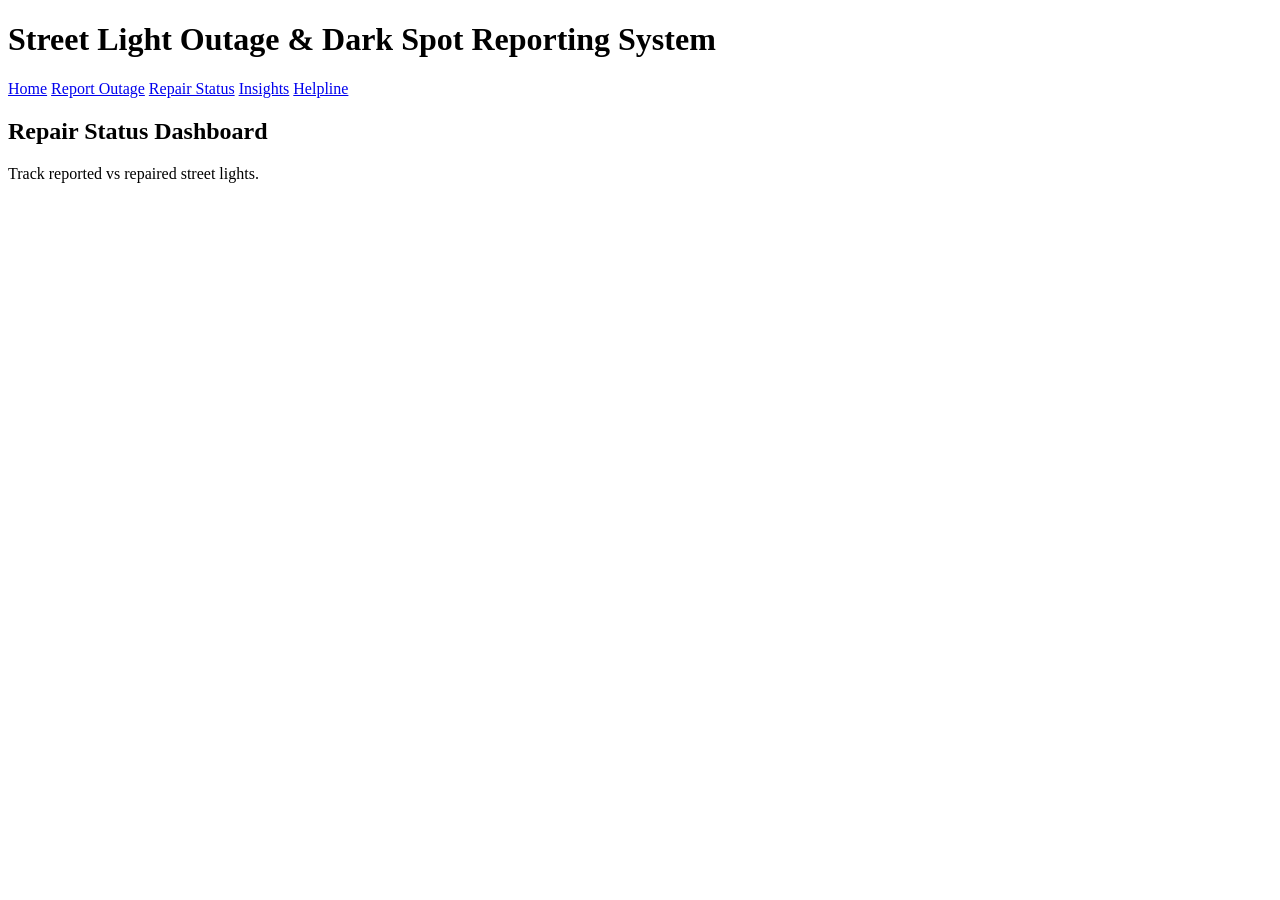
==== dashboard.html @ fd2b9414 "Add files via upload" ====
<!DOCTYPE html>
<html lang="en">
<head>
  <meta charset="UTF-8">
  <meta name="viewport" content="width=device-width, initial-scale=1.0">
  <title>Repair Status - Street Light Reporting</title>
  <link rel="stylesheet" href="css/style.css">
  <link rel="stylesheet" href="css/dashboard.css">
</head>
<body>

  <h1>Street Light Outage &amp; Dark Spot Reporting System</h1>

  <nav>
    <a href="index.html">Home</a>
    <a href="report.html">Report Outage</a>
    <a href="dashboard.html" aria-current="page">Repair Status</a>
    <a href="insights.html">Insights</a>
    <a href="helpline.html">Helpline</a>
  </nav>

  <!-- Member 3: neeche ka kaam tera hai. h1 aur nav ko mat chhedna. -->
  <h2>Repair Status Dashboard</h2>
  <p>Track reported vs repaired street lights.</p>

  <script src="js/data.js"></script>
  <script src="js/dashboard.js"></script>
</body>
</html>
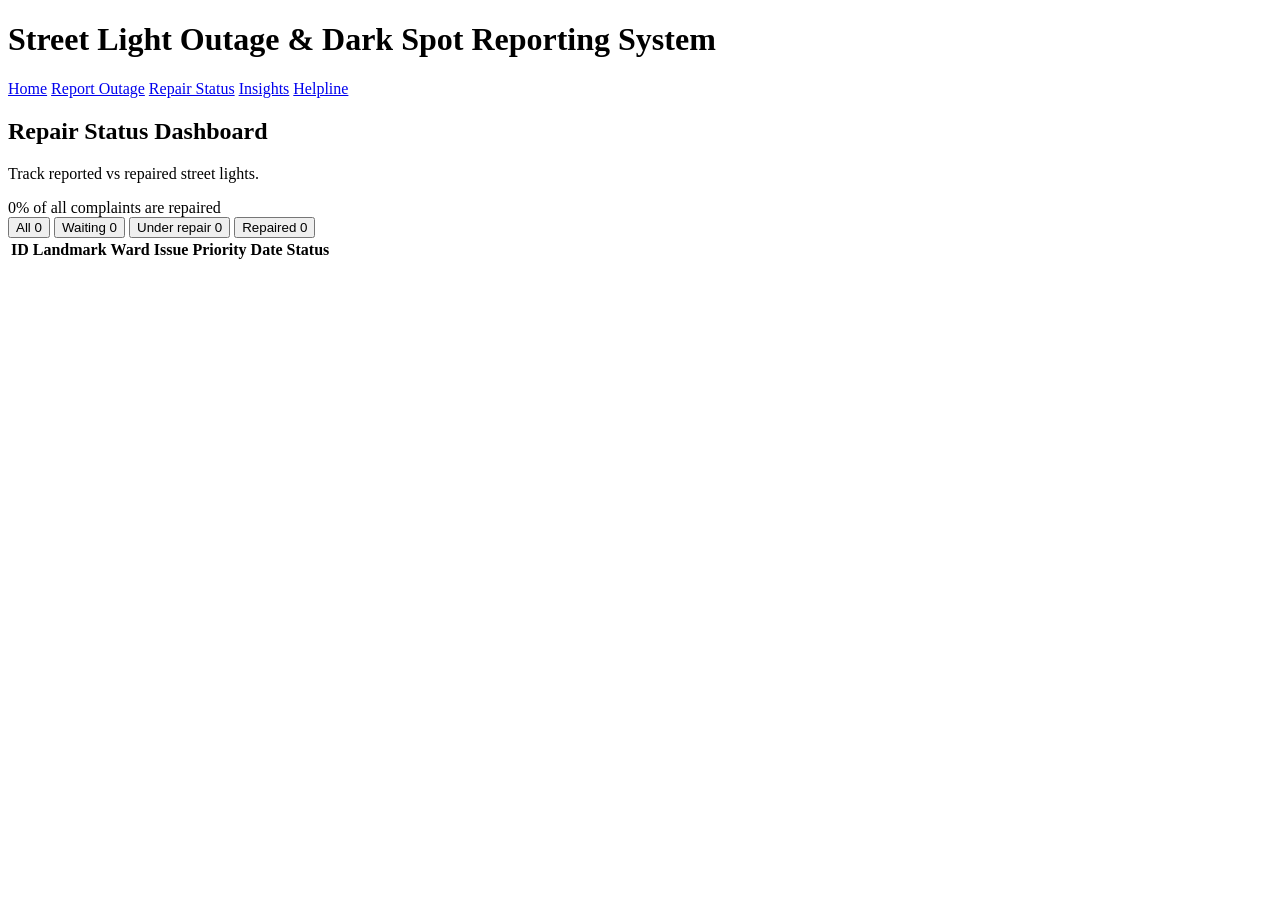
==== commit 526d0765: "dashboard.html" ====
--- a/dashboard.html
+++ b/dashboard.html
@@ -23,6 +23,42 @@
   <h2>Repair Status Dashboard</h2>
   <p>Track reported vs repaired street lights.</p>
 
+  <section class="dash-wrap">
+
+    <div class="dash-progress" aria-label="Repair progress">
+      <div class="dash-progress-text">
+        <span id="dash-percent">0%</span> of all complaints are repaired
+      </div>
+      <div class="dash-bar"><div class="dash-bar-fill" id="dash-bar-fill"></div></div>
+    </div>
+
+    <div class="dash-filters" role="group" aria-label="Filter by status">
+      <button type="button" class="dash-filter dash-active" data-filter="All">All <span id="dash-count-All">0</span></button>
+      <button type="button" class="dash-filter" data-filter="Reported">Waiting <span id="dash-count-Reported">0</span></button>
+      <button type="button" class="dash-filter" data-filter="Under Repair">Under repair <span id="dash-count-Under Repair">0</span></button>
+      <button type="button" class="dash-filter" data-filter="Repaired">Repaired <span id="dash-count-Repaired">0</span></button>
+    </div>
+
+    <div class="dash-table-scroll">
+      <table class="dash-table">
+        <thead>
+          <tr>
+            <th>ID</th>
+            <th>Landmark</th>
+            <th>Ward</th>
+            <th>Issue</th>
+            <th>Priority</th>
+            <th>Date</th>
+            <th>Status</th>
+          </tr>
+        </thead>
+        <tbody id="dash-body"></tbody>
+      </table>
+    </div>
+    <p class="dash-empty" id="dash-empty" hidden>No complaints in this category.</p>
+
+  </section>
+
   <script src="js/data.js"></script>
   <script src="js/dashboard.js"></script>
 </body>
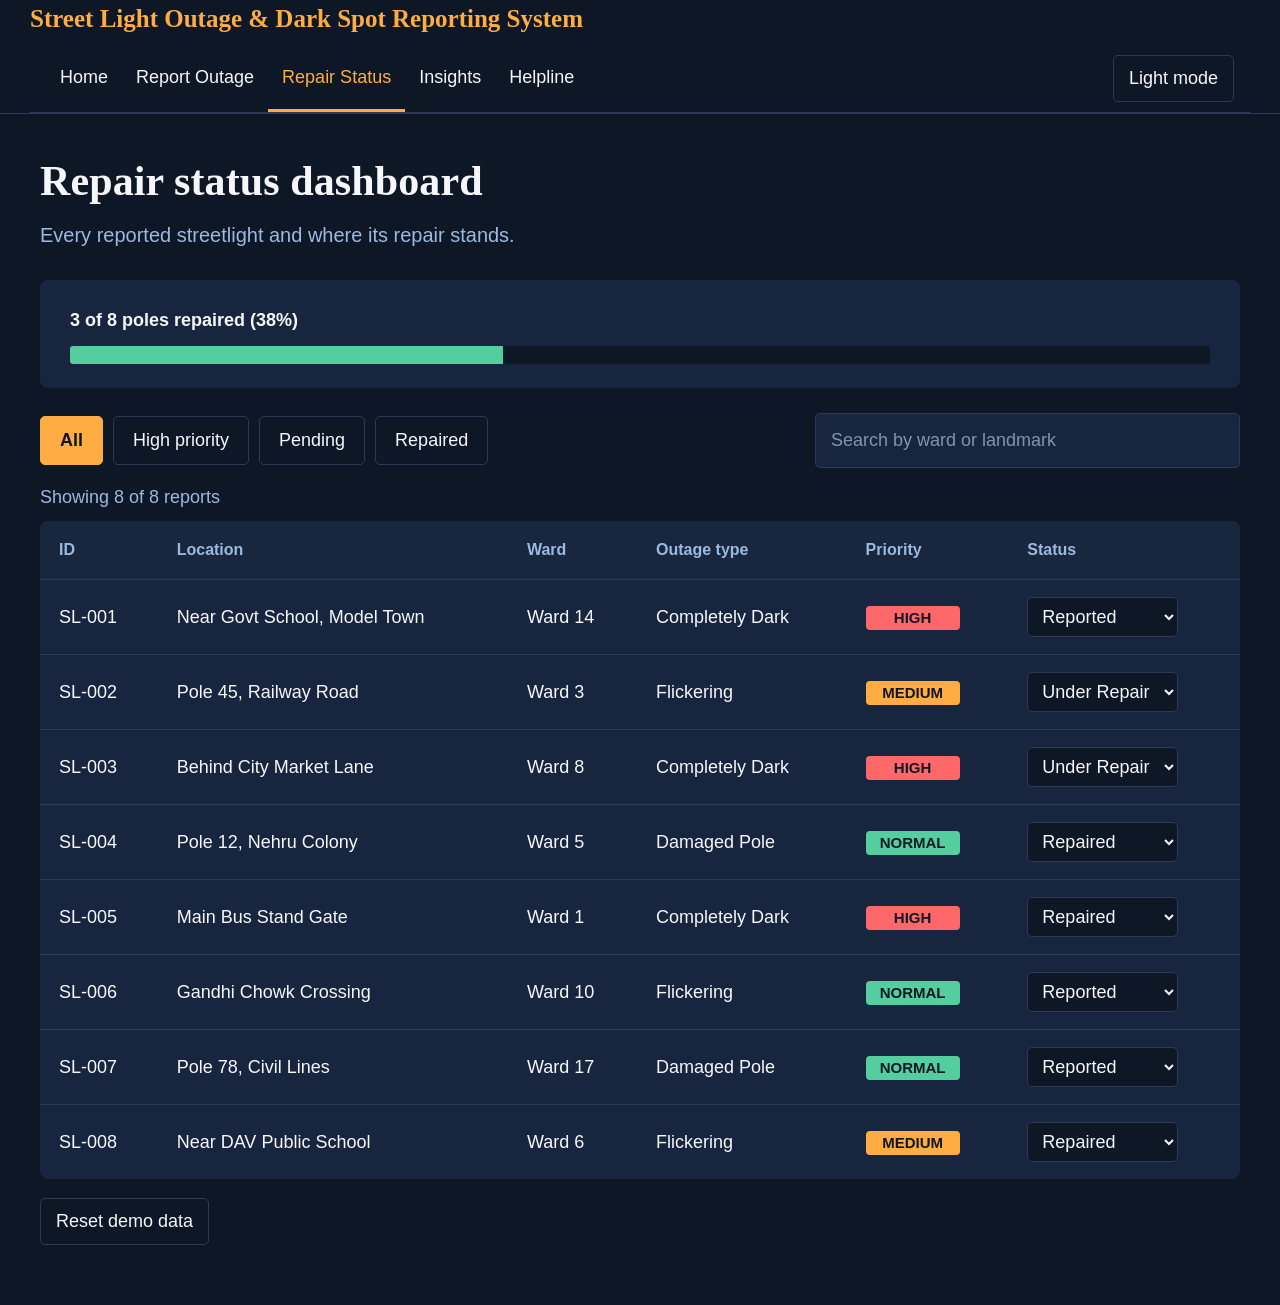
==== commit 9ffb1bdf: "Add files via upload" ====
--- a/dashboard.html
+++ b/dashboard.html
@@ -1,65 +1,113 @@
-<!DOCTYPE html>
-<html lang="en">
-<head>
-  <meta charset="UTF-8">
-  <meta name="viewport" content="width=device-width, initial-scale=1.0">
-  <title>Repair Status - Street Light Reporting</title>
-  <link rel="stylesheet" href="css/style.css">
-  <link rel="stylesheet" href="css/dashboard.css">
-</head>
-<body>
-
-  <h1>Street Light Outage &amp; Dark Spot Reporting System</h1>
-
-  <nav>
-    <a href="index.html">Home</a>
-    <a href="report.html">Report Outage</a>
-    <a href="dashboard.html" aria-current="page">Repair Status</a>
-    <a href="insights.html">Insights</a>
-    <a href="helpline.html">Helpline</a>
-  </nav>
-
-  <!-- Member 3: neeche ka kaam tera hai. h1 aur nav ko mat chhedna. -->
-  <h2>Repair Status Dashboard</h2>
-  <p>Track reported vs repaired street lights.</p>
-
-  <section class="dash-wrap">
-
-    <div class="dash-progress" aria-label="Repair progress">
-      <div class="dash-progress-text">
-        <span id="dash-percent">0%</span> of all complaints are repaired
-      </div>
-      <div class="dash-bar"><div class="dash-bar-fill" id="dash-bar-fill"></div></div>
-    </div>
-
-    <div class="dash-filters" role="group" aria-label="Filter by status">
-      <button type="button" class="dash-filter dash-active" data-filter="All">All <span id="dash-count-All">0</span></button>
-      <button type="button" class="dash-filter" data-filter="Reported">Waiting <span id="dash-count-Reported">0</span></button>
-      <button type="button" class="dash-filter" data-filter="Under Repair">Under repair <span id="dash-count-Under Repair">0</span></button>
-      <button type="button" class="dash-filter" data-filter="Repaired">Repaired <span id="dash-count-Repaired">0</span></button>
-    </div>
-
-    <div class="dash-table-scroll">
-      <table class="dash-table">
-        <thead>
-          <tr>
-            <th>ID</th>
-            <th>Landmark</th>
-            <th>Ward</th>
-            <th>Issue</th>
-            <th>Priority</th>
-            <th>Date</th>
-            <th>Status</th>
-          </tr>
-        </thead>
-        <tbody id="dash-body"></tbody>
-      </table>
-    </div>
-    <p class="dash-empty" id="dash-empty" hidden>No complaints in this category.</p>
-
-  </section>
-
-  <script src="js/data.js"></script>
-  <script src="js/dashboard.js"></script>
-</body>
-</html>
+<!doctype html>
+<html lang="en">
+<head>
+  <meta charset="utf-8">
+  <meta name="viewport" content="width=device-width, initial-scale=1">
+  <meta name="theme-color" content="#0e1726">
+  <title>Repair Status - Street Light Reporting</title>
+<link rel="stylesheet" href="./style.css">
+<link rel="stylesheet" href="./dashboard.css">
+</head>
+<body>
+
+  <header class="site-header">
+    <a class="brand" href="#">
+      Street Light Outage &amp; Dark Spot Reporting System
+    </a>
+
+    <nav class="navigation" aria-label="Main navigation">
+  <a href="index.html">Home</a>
+  <a href="report.html">Report Outage</a>
+  <a class="active" href="dashboard.html">Repair Status</a>
+  <a href="insights.html">Insights</a>
+  <a href="helpline.html">Helpline</a>
+  <button id="theme-toggle" class="theme-toggle" type="button">
+    Light mode
+  </button>
+</nav>
+  </header>
+
+  <main class="dashboard" id="repairs">
+    <h1>Repair status dashboard</h1>
+    <p class="subtitle">
+      Every reported streetlight and where its repair stands.
+    </p>
+
+    <section class="progress-card" aria-label="Repair progress">
+      <div id="progress-label" class="progress-label">
+        3 of 10 poles repaired (30%)
+      </div>
+      <div
+        class="progress-track"
+        role="progressbar"
+        aria-label="Poles repaired"
+        aria-valuemin="0"
+        aria-valuemax="10"
+        aria-valuenow="3"
+      >
+        <div id="progress-fill" class="progress-fill"></div>
+      </div>
+    </section>
+
+    <section class="controls" aria-label="Filter reports">
+      <div class="filter-buttons">
+        <button class="filter-button" data-filter="all" type="button">
+          All
+        </button>
+        <button class="filter-button" data-filter="high" type="button">
+          High priority
+        </button>
+        <button class="filter-button" data-filter="pending" type="button">
+          Pending
+        </button>
+        <button
+          class="filter-button selected"
+          data-filter="repaired"
+          type="button"
+        >
+          Repaired
+        </button>
+      </div>
+
+      <label class="search-label">
+        <span class="sr-only">Search by ward or landmark</span>
+        <input
+          id="search"
+          type="search"
+          placeholder="Search by ward or landmark"
+        >
+      </label>
+    </section>
+
+    <p id="result-count" class="result-count" aria-live="polite">
+      Showing 3 of 10 reports
+    </p>
+
+    <div class="table-wrap">
+      <table>
+        <thead>
+          <tr>
+            <th scope="col">ID</th>
+            <th scope="col">Location</th>
+            <th scope="col">Ward</th>
+            <th scope="col">Outage type</th>
+            <th scope="col">Priority</th>
+            <th scope="col">Status</th>
+          </tr>
+        </thead>
+        <tbody id="report-rows"></tbody>
+      </table>
+
+      <p id="empty-state" class="empty-state" hidden>
+        No reports match your filters.
+      </p>
+    </div>
+
+    <button id="reset" class="reset-button" type="button">
+      Reset demo data
+    </button>
+  </main>
+  <script src="./data.js"></script>
+<script src="./dashboard.js"></script>
+  </body>
+</html>
--- a/style.css
+++ b/style.css
@@ -0,0 +1,379 @@
+/* =====================================================
+   style.css  -  poore project ka look (sirf Aman edit karega)
+   Idea: raat ki sadak + sodium streetlight ka amber glow
+   ===================================================== */
+
+/* 1. Saare colors yahin se (ye dark theme hai, default) */
+:root {
+  --night: #0e1726;      /* raat ka aasman, page background */
+  --panel: #16233a;      /* thoda halka, boxes ke liye */
+  --line: #2b3a55;       /* borders aur lamp ka pole */
+  --text: #f3efe6;       /* warm white text */
+  --muted: #9fb0c8;      /* halka text */
+  --amber: #ffb347;      /* sodium streetlight ka rang */
+  --red: #ff6b5b;        /* pending / danger */
+  --green: #5ad19a;      /* repaired */
+  --on-accent: #0e1726;  /* amber/red/green ke upar likhe text ka rang */
+}
+
+/* Light theme: site.js <html> par data-theme="light" laga deti hai */
+:root[data-theme="light"] {
+  --night: #f7f3ea;
+  --panel: #ffffff;
+  --line: #ddd5c3;
+  --text: #1b2433;
+  --muted: #566074;
+  --amber: #a65f00;
+  --red: #c8321f;
+  --green: #1f8a5b;
+  --on-accent: #ffffff;
+}
+
+/* 2. Basic setup */
+* {
+  box-sizing: border-box;
+}
+
+body {
+  margin: 0;
+  background: var(--night);
+  color: var(--text);
+  font-family: "Segoe UI", system-ui, sans-serif;
+  line-height: 1.6;
+}
+
+a {
+  color: var(--amber);
+}
+
+/* Keyboard se tab dabane pe link/button saaf dikhe */
+a:focus-visible {
+  outline: 3px solid var(--amber);
+  outline-offset: 3px;
+}
+
+/* 3. Site ka title (sabhi pages ke upar wala h1) */
+body > h1 {
+  margin: 0;
+  padding: 18px 24px 10px;
+  font-family: Georgia, "Times New Roman", serif;
+  font-size: 1.15rem;
+  color: var(--amber);
+}
+
+/* Teammates ke simple pages me text kinaare se na chipke */
+body > h2 {
+  margin: 28px 24px 8px;
+}
+
+body > p {
+  margin: 0 24px 16px;
+}
+
+/* 4. Navbar (sabhi pages me chalega) */
+nav {
+  display: flex;
+  flex-wrap: wrap;
+  align-items: center;
+  gap: 4px;
+  padding: 0 16px;
+  background: var(--night);
+  border-bottom: 1px solid var(--line);
+  position: sticky;
+  top: 0;
+  z-index: 10;
+}
+
+nav a {
+  padding: 12px 14px;
+  color: var(--text);
+  text-decoration: none;
+  border-bottom: 3px solid transparent;
+}
+
+nav a:hover {
+  color: var(--amber);
+}
+
+/* Jis page par ho, uska link amber underline wala dikhega */
+nav a[aria-current="page"] {
+  color: var(--amber);
+  border-bottom-color: var(--amber);
+}
+
+/* Navbar ke 2 button: Menu (sirf mobile pe) aur Light/Dark mode */
+.nav-button {
+  padding: 6px 12px;
+  background: transparent;
+  color: var(--text);
+  font: inherit;
+  font-size: 0.9rem;
+  border: 1px solid var(--line);
+  border-radius: 4px;
+  cursor: pointer;
+}
+
+.nav-button:hover {
+  color: var(--amber);
+  border-color: var(--amber);
+}
+
+.nav-button:focus-visible {
+  outline: 3px solid var(--amber);
+  outline-offset: 3px;
+}
+
+.nav-theme {
+  margin-left: auto;
+}
+
+.nav-menu {
+  display: none;
+}
+
+/* 5. Button */
+.btn {
+  display: inline-block;
+  padding: 12px 26px;
+  background: var(--amber);
+  color: var(--on-accent);
+  font-weight: 700;
+  text-decoration: none;
+  border-radius: 4px;
+}
+
+.btn:hover {
+  filter: brightness(1.12);
+  box-shadow: 0 0 24px rgba(255, 179, 71, 0.45);
+}
+
+/* 6. Hero section: lamp aur uski roshni */
+.hero {
+  text-align: center;
+  padding: 0 20px 56px;
+  /* upar se neeche failti roshni ka pool */
+  background: radial-gradient(ellipse 70% 90% at 50% 0%, rgba(255, 179, 71, 0.22), transparent 70%);
+}
+
+/* Lamp ka pole */
+.lamp {
+  position: relative;
+  width: 3px;
+  height: 56px;
+  margin: 0 auto;
+  background: var(--line);
+}
+
+/* Lamp ka sir. Page khulte hi ek baar jhilmilata hai, phir jalta rehta hai */
+.lamp::after {
+  content: "";
+  position: absolute;
+  bottom: -10px;
+  left: 50%;
+  transform: translateX(-50%);
+  width: 54px;
+  height: 14px;
+  border-radius: 0 0 30px 30px;
+  background: var(--amber);
+  box-shadow: 0 6px 40px 14px rgba(255, 179, 71, 0.55);
+  animation: flicker 2.4s ease-out 1;
+}
+
+@keyframes flicker {
+  0%, 18%, 22%, 62%, 100% { opacity: 1; }
+  20% { opacity: 0.3; }
+  24% { opacity: 0.7; }
+  60% { opacity: 0.45; }
+}
+
+.hero h2 {
+  max-width: 18ch;
+  margin: 44px auto 12px;
+  font-family: Georgia, "Times New Roman", serif;
+  font-size: clamp(2rem, 5vw, 3.2rem);
+  line-height: 1.15;
+  letter-spacing: -0.01em;
+}
+
+.hero p {
+  max-width: 52ch;
+  margin: 0 auto 28px;
+  color: var(--muted);
+  font-size: 1.1rem;
+}
+
+.hero-actions {
+  display: flex;
+  flex-wrap: wrap;
+  justify-content: center;
+  align-items: center;
+  gap: 24px;
+}
+
+/* 7. Status strip: 4 numbers ek line me, har ek ke rang ki side-border */
+.status-strip {
+  display: grid;
+  grid-template-columns: repeat(4, 1fr);
+  width: calc(100% - 32px);
+  max-width: 960px;
+  margin: 0 auto 48px;
+  background: var(--panel);
+  border-radius: 6px;
+  overflow: hidden;
+}
+
+.status-item {
+  padding: 20px 24px;
+  border-left: 4px solid var(--tone);
+}
+
+.status-total     { --tone: var(--text); }
+.status-waiting   { --tone: var(--red); }
+.status-repairing { --tone: var(--amber); }
+.status-repaired  { --tone: var(--green); }
+
+.status-count {
+  display: block;
+  font-family: Georgia, "Times New Roman", serif;
+  font-size: 2.2rem;
+  line-height: 1.1;
+  color: var(--tone);
+}
+
+.status-label {
+  color: var(--muted);
+  font-size: 0.95rem;
+}
+
+/* 8. Footer */
+footer {
+  padding: 28px 16px;
+  text-align: center;
+  color: var(--muted);
+  font-size: 0.9rem;
+  border-top: 1px solid var(--line);
+}
+
+/* 9. Home page: alert strip */
+.alert-strip {
+  display: none;
+  width: calc(100% - 32px);
+  max-width: 960px;
+  margin: 0 auto 24px;
+  padding: 14px 20px;
+  background: var(--panel);
+  border-left: 4px solid var(--red);
+  border-radius: 6px;
+}
+
+.alert-strip.show {
+  display: block;
+}
+
+.alert-strip p {
+  margin: 0;
+}
+
+/* 10. Home page: latest reports list */
+.latest {
+  width: calc(100% - 32px);
+  max-width: 960px;
+  margin: 0 auto 48px;
+}
+
+.latest h2 {
+  margin: 0 0 12px;
+  font-family: Georgia, "Times New Roman", serif;
+  font-size: 1.4rem;
+}
+
+.latest-list {
+  list-style: none;
+  margin: 0;
+  padding: 0;
+  background: var(--panel);
+  border-radius: 6px;
+}
+
+.latest-item {
+  display: flex;
+  flex-wrap: wrap;
+  justify-content: space-between;
+  align-items: center;
+  gap: 8px 16px;
+  padding: 14px 20px;
+  border-bottom: 1px solid var(--line);
+}
+
+.latest-item:last-child {
+  border-bottom: none;
+}
+
+.latest-place {
+  display: block;
+  font-weight: 600;
+}
+
+.latest-meta {
+  display: block;
+  color: var(--muted);
+  font-size: 0.9rem;
+}
+
+.latest-side {
+  display: flex;
+  align-items: center;
+  gap: 12px;
+}
+
+.latest-status {
+  color: var(--muted);
+  font-size: 0.9rem;
+}
+
+.latest-more {
+  display: inline-block;
+  margin-top: 12px;
+}
+
+/* Priority badges */
+.badge {
+  padding: 2px 10px;
+  border-radius: 3px;
+  font-size: 0.8rem;
+  font-weight: 700;
+  color: var(--on-accent);
+}
+
+.badge-high   { background: var(--red); }
+.badge-medium { background: var(--amber); }
+.badge-normal { background: var(--green); }
+
+/* 11. Mobile ke liye */
+@media (max-width: 720px) {
+  .status-strip {
+    grid-template-columns: repeat(2, 1fr);
+  }
+
+  /* Navbar: links chhup jaate hain, "Menu" button se khulte hain */
+  .nav-menu {
+    display: inline-block;
+  }
+
+  nav a {
+    display: none;
+    padding: 10px 10px;
+  }
+
+  nav.open a {
+    display: block;
+    width: 100%;
+  }
+}
+
+/* Jinhe animation pasand nahi (phone settings), unke liye lamp seedha jalta rahe */
+@media (prefers-reduced-motion: reduce) {
+  .lamp::after {
+    animation: none;
+  }
+}
--- a/dashboard.css
+++ b/dashboard.css
@@ -0,0 +1,72 @@
+:root {
+  color-scheme: dark;
+  --page: #0e1726;
+  --panel: #17263e;
+  --panel-head: #18263e;
+  --border: #2b3b55;
+  --text: #f5f7fb;
+  --muted: #9cb9df;
+  --orange: #ffad42;
+  --green: #55ce9f;
+  --red: #ff6868;
+  --input: #17263e;
+}
+* { box-sizing: border-box; }
+body { margin: 0; min-height: 100vh; background: var(--page); color: var(--text); font: 18px/1.5 Arial, Helvetica, sans-serif; }
+button, input, select { font: inherit; }
+button { color: inherit; }
+.site-header { border-bottom: 1px solid var(--border); padding: 0 30px; }
+.brand { display: inline-block; padding: 5px 0 12px; color: var(--orange); font: bold 25px Georgia, 'Times New Roman', serif; text-decoration: none; }
+.navigation { display: flex; align-items: stretch; gap: 0; min-height: 68px; }
+.navigation a { display: flex; align-items: center; padding: 0 14px; color: var(--text); text-decoration: none; border-bottom: 3px solid transparent; }
+.navigation a.active { color: var(--orange); border-color: var(--orange); }
+.navigation a:hover { color: var(--orange); }
+.theme-toggle, .filter-button, .reset-button { border: 1px solid var(--border); border-radius: 5px; background: transparent; cursor: pointer; }
+.theme-toggle { margin: auto 0 auto auto; padding: 9px 15px; }
+.theme-toggle:hover, .filter-button:hover, .reset-button:hover { border-color: var(--orange); }
+.dashboard { width: min(1200px, calc(100% - 40px)); margin: 42px auto 60px; }
+h1 { margin: 0; font: bold 42px/1.2 Georgia, 'Times New Roman', serif; letter-spacing: .1px; }
+.subtitle { margin: 14px 0 30px; color: var(--muted); font-size: 20px; }
+.progress-card { padding: 27px 30px 24px; margin-bottom: 25px; border-radius: 8px; background: var(--panel); }
+.progress-label { margin-bottom: 12px; font-weight: 700; }
+.progress-track { height: 18px; overflow: hidden; border-radius: 3px; background: var(--page); }
+.progress-fill { width: 30%; height: 100%; background: var(--green); transition: width .2s ease; }
+.controls { display: flex; align-items: center; justify-content: space-between; gap: 20px; margin-bottom: 16px; }
+.filter-buttons { display: flex; flex-wrap: wrap; gap: 10px; }
+.filter-button { padding: 10px 19px; }
+.filter-button.selected { color: #101521; border-color: var(--orange); background: var(--orange); font-weight: 700; }
+.search-label input { width: min(425px, 40vw); padding: 13px 15px; color: var(--text); background: var(--input); border: 1px solid var(--border); border-radius: 5px; outline: none; }
+.search-label input:focus { border-color: var(--orange); }
+.search-label input::placeholder { color: #8294ad; }
+.result-count { margin: 0 0 10px; color: var(--muted); }
+.table-wrap { overflow-x: auto; border-radius: 8px; background: var(--panel); }
+table { width: 100%; border-collapse: collapse; text-align: left; }
+th { padding: 17px 19px; color: var(--muted); background: var(--panel-head); font-size: 16px; font-weight: 600; white-space: nowrap; }
+td { padding: 17px 19px; border-top: 1px solid var(--border); white-space: nowrap; }
+.location-name { font-weight: 700; }
+.report-date { display: block; color: var(--muted); font-size: 16px; }
+.priority { display: inline-block; min-width: 94px; padding: 1px 10px; border-radius: 4px; color: #111827; text-align: center; font-size: 15px; font-weight: 800; }
+.priority.high { background: var(--red); }
+.priority.medium { background: var(--orange); }
+.priority.normal { background: var(--green); }
+.status-cell { display: flex; align-items: center; gap: 11px; }
+.status-dot { width: 12px; height: 12px; flex: 0 0 12px; border-radius: 50%; background: var(--green); }
+.status-dot.pending { background: var(--orange); }
+.status-select { min-width: 151px; padding: 8px 10px; color: var(--text); background: var(--page); border: 1px solid var(--border); border-radius: 5px; }
+.reset-button { margin-top: 19px; padding: 9px 15px; }
+.empty-state { padding: 26px; margin: 0; color: var(--muted); text-align: center; }
+.sr-only { position: absolute; width: 1px; height: 1px; padding: 0; margin: -1px; overflow: hidden; clip: rect(0,0,0,0); white-space: nowrap; border: 0; }
+body.light { color-scheme: light; --page: #f4f7fb; --panel: #fff; --panel-head: #e9eff7; --border: #cbd5e1; --text: #152238; --muted: #536a87; --input: #fff; }
+@media (max-width: 760px) {
+  body { font-size: 16px; }
+  .site-header { padding: 0 15px; }
+  .brand { font-size: 19px; }
+  .navigation { min-height: 55px; overflow-x: auto; }
+  .navigation a { padding: 0 10px; white-space: nowrap; }
+  .theme-toggle { flex: 0 0 auto; margin-left: 10px; padding: 7px 9px; }
+  .dashboard { width: calc(100% - 30px); margin-top: 28px; }
+  h1 { font-size: 34px; }
+  .controls { align-items: stretch; flex-direction: column; }
+  .search-label input { width: 100%; }
+  .table-wrap { margin-right: -2px; }
+}
